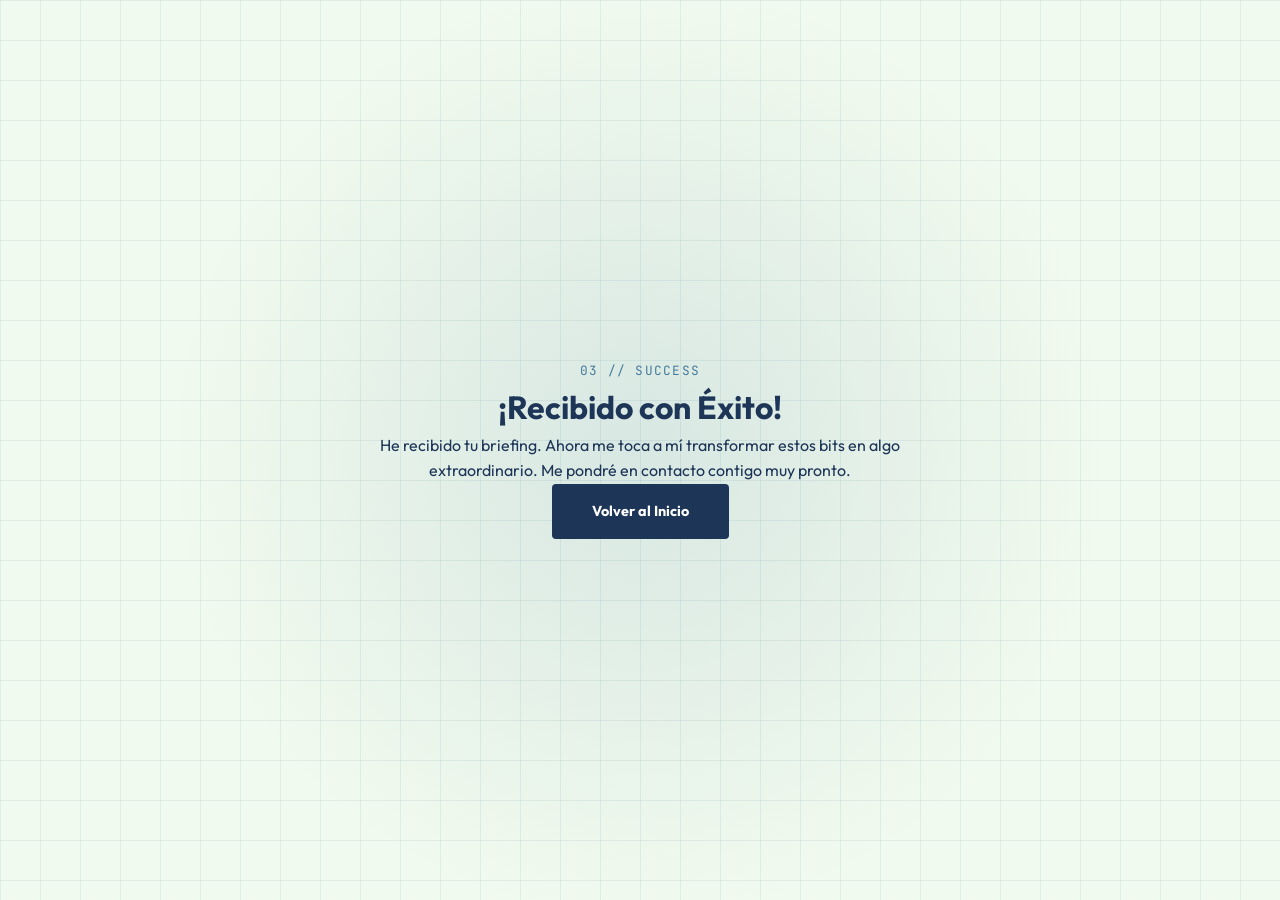
==== gracias.html @ c8c7e8e9 "Add secret project questionnaire section at /proyecto" ====
<!DOCTYPE html>
<html lang="es">

<head>
    <meta charset="UTF-8">
    <meta name="viewport" content="width=device-width, initial-scale=1.0">
    <title>Gracias | bitLayout</title>
    <link rel="preconnect" href="https://fonts.googleapis.com">
    <link rel="preconnect" href="https://fonts.gstatic.com" crossorigin>
    <link
        href="https://fonts.googleapis.com/css2?family=Outfit:wght@300;400;600;800&family=JetBrains+Mono:wght@300;500&display=swap"
        rel="stylesheet">
    <link rel="stylesheet" href="style.css">
    <link rel="icon" href="favicon.svg" type="image/svg+xml">
</head>

<body>
    <div class="grid-overlay"></div>

    <div class="container" style="min-height: 100vh; display: flex; align-items: center; justify-content: center;">
        <div class="project-form-container reveal active" style="text-align: center; max-width: 600px;">
            <header class="project-form-header">
                <p class="mono-text">03 // success</p>
                <h1>¡Recibido con <span class="highlight">Éxito!</span></h1>
                <p class="subtitle">He recibido tu briefing. Ahora me toca a mí transformar estos bits en algo extraordinario. Me pondré en contacto contigo muy pronto.</p>
            </header>

            <a href="index.html" class="btn btn-primary">Volver al Inicio</a>
        </div>
    </div>

    <script src="script.js"></script>
</body>

</html>
---- style.css ----
:root {
    --primary: #1D3557; /* Deep Space Blue */
    --accent-steel: #457B9D; /* Steel Blue */
    --accent-frost: #A8DADC; /* Frosted Blue */
    --accent-red: #E63946; /* Strawberry Red */
    --bg: #F1FAEE; /* Honeydew (Off-white/Pale Green) */
    --bg-alt: #ffffff;
    --text: #1D3557;
    --text-muted: #457B9D;
    --grid-color: rgba(69, 123, 157, 0.1);
    --border: #A8DADC;
    --mono: 'JetBrains Mono', monospace;
    --sans: 'Outfit', sans-serif;
    --transition: all 0.4s cubic-bezier(0.16, 1, 0.3, 1);
    --mouse-x: 50%;
    --mouse-y: 50%;
}


* {
    margin: 0;
    padding: 0;
    box-sizing: border-box;
}

html {
    scroll-behavior: smooth;
}

body {
    background-color: var(--bg);
    color: var(--text);
    font-family: var(--sans);
    line-height: 1.6;
    overflow-x: hidden;
}

.container {
    max-width: 1200px;
    margin: 0 auto;
    padding: 0 2rem;
}

.mono-text {
    font-family: var(--mono);
    text-transform: uppercase;
    font-size: 0.8rem;
    letter-spacing: 0.1em;
    color: var(--accent-steel);
}


/* --- Layout Grid + Spotlight Background --- */
body {
    background-color: var(--bg);
    background-image: 
        radial-gradient(circle at var(--mouse-x) var(--mouse-y), rgba(69, 123, 157, 0.15) 0%, transparent 60%),
        linear-gradient(var(--grid-color) 1px, transparent 1px),
        linear-gradient(90deg, var(--grid-color) 1px, transparent 1px);
    background-size: 100% 100%, 40px 40px, 40px 40px;
    background-attachment: fixed, fixed, fixed;
}

/* --- Global Cursor --- */
html, body, * {
    cursor: url("data:image/svg+xml,%3Csvg xmlns='http://www.w3.org/2000/svg' width='24' height='24' viewBox='0 0 24 24' fill='%23E63946' stroke='white' stroke-width='1'%3E%3Cpath d='M7 2l12 11.2-5.8.8 3.5 6-3 1.7-3.5-6-3.2 4.3z'/%3E%3C/svg%3E"), auto !important;
}

a, button, [role="button"], .project-card, .price-card {
    cursor: url("data:image/svg+xml,%3Csvg xmlns='http://www.w3.org/2000/svg' width='24' height='24' viewBox='0 0 24 24' fill='%23E63946' stroke='white' stroke-width='1'%3E%3Cpath d='M7 2l12 11.2-5.8.8 3.5 6-3 1.7-3.5-6-3.2 4.3z'/%3E%3C/svg%3E"), pointer !important;
}

/* --- Navbar --- */
#navbar {
    position: fixed;
    top: 0;
    width: 100%;
    z-index: 1000;
    padding: 2rem 0;
    transition: var(--transition);
}

#navbar.scrolled {
    padding: 1rem 0;
    background: rgba(255, 255, 255, 0.8);
    backdrop-filter: blur(10px);
    border-bottom: 1px solid var(--border);
}

#navbar .container {
    display: flex;
    justify-content: space-between;
    align-items: center;
}

.logo {
    font-size: 1.5rem;
    font-weight: 800;
    color: var(--primary);
    letter-spacing: -0.05em;
}

.logo span {
    color: var(--accent-red);
}


.nav-links {
    list-style: none;
    display: flex;
    gap: 3rem;
}

.nav-links a {
    text-decoration: none;
    color: var(--text);
    font-weight: 600;
    font-size: 0.9rem;
    transition: var(--transition);
}

.nav-links a:hover {
    color: var(--accent-red);
}

.contact-meta a {
    text-decoration: none;
    transition: var(--transition);
}

.contact-meta a:hover {
    color: var(--accent-red);
}

/* --- Hamburger Menu --- */
.hamburger {
    display: none;
    cursor: pointer;
    background: none;
    border: none;
    padding: 0;
    z-index: 1001; /* Above mobile menu */
}

.hamburger .bar {
    display: block;
    width: 25px;
    height: 3px;
    margin: 5px auto;
    transition: all 0.3s ease-in-out;
    background-color: var(--primary);
    border-radius: 2px;
}


/* --- Hero --- */
#hero {
    min-height: 85vh;
    display: flex;
    align-items: center;
    position: relative;
    padding-top: 60px;
}

.hero-content {
    max-width: 800px;
    z-index: 2;
}

#hero h1 {
    font-size: clamp(3rem, 8vw, 5rem);
    line-height: 1.1;
    margin: 1.5rem 0;
    color: var(--primary);
    letter-spacing: -0.02em;
}

#hero .highlight {
    color: var(--accent-red);
    position: relative;
    background: linear-gradient(90deg, var(--accent-red), #ff7b86, var(--accent-red));
    background-size: 200% auto;
    color: transparent;
    -webkit-background-clip: text;
    background-clip: text;
    animation: shine 3s linear infinite;
}

@keyframes shine {
    to {
        background-position: 200% center;
    }
}


#hero .subtitle {
    font-size: 1.25rem;
    color: var(--text-muted);
    margin-bottom: 3rem;
    max-width: 600px;
}

/* --- Buttons --- */
.btn {
    display: inline-block;
    padding: 1rem 2.5rem;
    border-radius: 4px;
    text-decoration: none;
    font-weight: 700;
    font-size: 0.9rem;
    transition: var(--transition);
    cursor: pointer;
    border: none;
}

.btn-primary {
    background: var(--primary);
    color: white;
}

.btn-primary:hover {
    background: var(--accent-steel);
    transform: translateY(-2px);
    box-shadow: 0 10px 30px rgba(69, 123, 157, 0.2);
}


.btn-secondary {
    background: transparent;
    color: var(--primary);
    margin-left: 1rem;
    text-decoration: underline;
}

.btn-outline {
    background: transparent;
    border: 1px solid var(--border);
    color: var(--text);
}

.btn-outline:hover {
    background: var(--bg-alt);
    border-color: var(--primary);
}

/* --- Sections --- */
section {
    padding: 3rem 0;
}

h2 {
    font-size: 3rem;
    margin-bottom: 2rem;
    color: var(--primary);
}


/* --- Sentido Section --- */
.section-layout {
    display: grid;
    grid-template-columns: 1fr 1fr;
    gap: 6rem;
    align-items: center;
}

.philosophy-grid {
    display: grid;
    grid-template-columns: 1fr 1fr;
    gap: 3rem;
    margin-top: 4rem;
}

.phil-item h3 {
    margin: 1rem 0;
    font-size: 1.5rem;
}

/* --- Code Window Visual --- */
.code-window {
    background: #0f172a;
    border-radius: 8px;
    padding: 1.5rem;
    box-shadow: 20px 20px 60px rgba(0,0,0,0.1);
    position: relative;
}

.window-header {
    display: flex;
    gap: 0.5rem;
    margin-bottom: 1.5rem;
}

.dot {
    width: 10px;
    height: 10px;
    border-radius: 50%;
    background: #475569;
}

.code-window code {
    font-family: var(--mono);
    color: #94a3b8;
    font-size: 0.9rem;
}

.keyword { color: #c678dd; }
.fn { color: #61afef; }
.str { color: #98c379; }

/* --- Soluciones Section --- */
.pricing-grid {
    display: grid;
    grid-template-columns: repeat(2, 1fr);
    gap: 2rem;
    margin-top: 4rem;
}

.price-card {
    background: white;
    border: 1px solid var(--border);
    padding: 3rem;
    display: flex;
    flex-direction: column;
    justify-content: space-between;
    transition: var(--transition);
    position: relative;
    overflow: hidden;
}

.card-badge {
    position: absolute;
    top: 20px;
    right: -35px;
    background: var(--accent-red);
    color: white;
    padding: 5px 40px;
    font-size: 0.65rem;
    font-weight: 800;
    text-transform: uppercase;
    transform: rotate(45deg);
    letter-spacing: 0.1em;
    box-shadow: 0 5px 15px rgba(230, 57, 70, 0.2);
    z-index: 10;
}

.price-card.accent {
    background: #ebf5f7;
    border-color: rgba(168, 218, 220, 0.5);
}

.price-card.accent:hover {
    border-color: var(--accent-frost);
    background: #e1f0f2;
}

.price-card.featured {
    background: var(--primary);
    color: white;
    border-color: var(--primary);
    box-shadow: 0 20px 40px rgba(29, 53, 87, 0.15);
}

.price-card.featured .mono-text { color: var(--accent-frost); }

.price-card.featured h3, 
.price-card.featured .price { color: white; }
.price-card.featured .btn-primary { background: white; color: var(--primary); }

.price-card h3 {
    font-size: 2rem;
    margin: 1rem 0;
}

.price {
    font-size: 2.5rem;
    font-weight: 800;
    margin-bottom: 2rem;
    color: var(--primary);
    position: relative;
    cursor: help;
    display: inline-block;
}

.price span {
    font-size: 0.9rem;
    font-weight: 500;
    color: var(--text-muted);
    vertical-align: middle;
}

.price-card.featured .price span {
    color: var(--accent-frost);
}


.price-card ul {
    list-style: none;
    margin-bottom: 3rem;
}

.price-card li {
    padding: 0.75rem 0;
    border-bottom: 1px solid var(--border);
    font-size: 0.95rem;
    position: relative;
    cursor: help;
}

.price-card.featured li { border-color: rgba(255,255,255,0.1); }

/* --- Proyectos Section --- */
.projects-grid {
    display: flex;
    gap: 1.5rem;
    overflow-x: auto;
    padding: 1rem 0 3rem 0;
    margin-top: 2rem;
    scroll-snap-type: x mandatory;
    scrollbar-width: none; /* Hide for cleaner look, use indicator instead */
    -ms-overflow-style: none;
    -webkit-overflow-scrolling: touch;
    /* Gentler mask to show there is more content */
    mask-image: linear-gradient(to right, black 80%, transparent 100%);
    -webkit-mask-image: linear-gradient(to right, black 80%, transparent 100%);
}

.projects-grid::-webkit-scrollbar {
    display: none;
}

.projects-grid::-webkit-scrollbar-track {
    background: rgba(29, 53, 87, 0.05);
    border-radius: 10px;
}

.projects-grid::-webkit-scrollbar-thumb {
    background-color: var(--primary);
    border-radius: 10px;
}

.project-card {
    flex: 0 0 85%; /* Peek next card */
    scroll-snap-align: center;
    display: block;
    text-decoration: none;
    color: inherit;
    background: linear-gradient(135deg, var(--bg-alt) 0%, #f8fafc 100%);
    border: 1px solid rgba(168, 218, 220, 0.4);
    border-radius: 20px;
    overflow: hidden;
    transition: var(--transition);
    position: relative;
}

@media (min-width: 768px) {
    .projects-grid {
        gap: 2.5rem;
        mask-image: none;
        -webkit-mask-image: none;
    }
    .project-card {
        flex: 0 0 calc(50% - 1.25rem);
        scroll-snap-align: start;
    }
}

@media (min-width: 1024px) {
    .project-card {
        flex: 0 0 calc(33.333% - 1.666rem);
    }
}

/* --- Scroll Hint Indicator --- */
.scroll-indicator {
    display: flex;
    align-items: center;
    gap: 1rem;
    margin-top: -1rem;
    color: var(--text-muted);
}

.scroll-line {
    height: 2px;
    background: var(--border);
    flex-grow: 1;
    position: relative;
    border-radius: 2px;
}

.scroll-line::after {
    content: '';
    position: absolute;
    left: 0;
    top: 0;
    height: 100%;
    width: 30%;
    background: var(--primary);
    border-radius: 2px;
    animation: slideHint 3s infinite ease-in-out;
}

@keyframes slideHint {
    0% { left: 0; }
    50% { left: 70%; }
    100% { left: 0; }
}

.scroll-indicator span {
    font-size: 0.75rem;
    font-family: var(--mono);
    text-transform: uppercase;
    letter-spacing: 0.1em;
}

@media (min-width: 768px) {
    .scroll-indicator { display: none; }
}

.project-card:hover {
    border-color: var(--primary);
    transform: translateY(-5px);
    box-shadow: 0 25px 50px -12px rgba(29, 53, 87, 0.15);
}

.project-image {
    padding: 3rem 2.5rem;
    background: transparent;
    position: relative;
    display: flex;
    flex-direction: column;
    justify-content: flex-end;
    min-height: 400px;
    height: 100%;
}

.project-overlay {
    position: absolute;
    top: 2rem;
    right: 2.5rem;
    font-size: 0.70rem;
    font-weight: 800;
    background: var(--primary);
    color: white;
    padding: 0.5rem 1.2rem;
    border-radius: 30px;
    text-transform: uppercase;
    letter-spacing: 0.1em;
    transition: var(--transition);
    box-shadow: 0 4px 15px rgba(29, 53, 87, 0.3);
}

.project-card:hover .project-overlay {
    background: var(--accent-red);
    transform: scale(1.05);
    box-shadow: 0 6px 20px rgba(230, 57, 70, 0.4);
}

.mockup-content {
    background: white;
    padding: 2rem;
    border-radius: 16px;
    box-shadow: 0 10px 30px rgba(0,0,0,0.05);
    transform: translateY(15px);
    transition: all 0.5s cubic-bezier(0.16, 1, 0.3, 1);
    border: 1px solid rgba(168, 218, 220, 0.3);
}

.project-card:hover .mockup-content {
    transform: translateY(0);
    box-shadow: 0 15px 40px rgba(29, 53, 87, 0.1);
}

.mockup-content .mono-text {
    color: var(--accent-red);
    font-weight: 600;
}

.mockup-content h4 {
    font-size: 1.8rem;
    margin: 0.8rem 0;
    color: var(--primary);
    letter-spacing: -0.02em;
    line-height: 1.2;
}

.mockup-content p {
    color: var(--text-muted);
    font-size: 0.95rem;
    line-height: 1.5;
    margin-bottom: 0;
}

/* --- Tooltip System --- */
[data-tooltip] {
    position: relative;
}

[data-tooltip]::after {
    content: attr(data-tooltip);
    position: absolute;
    bottom: 100%;
    left: 50%;
    transform: translateX(-50%) translateY(10px);
    width: 240px;
    background: var(--primary);
    color: white;
    padding: 0.8rem 1rem;
    font-size: 0.75rem;
    line-height: 1.4;
    border-radius: 6px;
    opacity: 0;
    visibility: hidden;
    transition: all 0.3s cubic-bezier(0.16, 1, 0.3, 1);
    z-index: 100;
    box-shadow: 0 10px 25px rgba(0,0,0,0.2);
    pointer-events: none;
    margin-bottom: 12px;
    text-align: center;
    border: 1px solid rgba(255,255,255,0.1);
}

/* Tooltip Arrow */
[data-tooltip]::before {
    content: '';
    position: absolute;
    bottom: 100%;
    left: 50%;
    transform: translateX(-50%) translateY(10px);
    border: 6px solid transparent;
    border-top-color: var(--primary);
    opacity: 0;
    visibility: hidden;
    transition: all 0.3s cubic-bezier(0.16, 1, 0.3, 1);
    z-index: 101;
    margin-bottom: 0px;
}

[data-tooltip]:hover::after,
[data-tooltip]:hover::before {
    opacity: 1;
    visibility: visible;
    transform: translateX(-50%) translateY(0);
}

/* Tooltip style for elements inside featured card */
.featured [data-tooltip]::after {
    background: white;
    color: var(--primary);
    border: none;
}
.featured [data-tooltip]::before {
    border-top-color: white;
}

/* --- FAQ Section --- */
.faq-accordion {
    margin-top: 4rem;
}

.faq-item {
    background: #ffffff;
    border: 1px solid rgba(29, 53, 87, 0.08);
    margin-bottom: 1.2rem;
    border-radius: 12px;
    transition: all 0.3s cubic-bezier(0.4, 0, 0.2, 1);
    box-shadow: 0 4px 6px -1px rgba(29, 53, 87, 0.02);
}

.faq-item:hover {
    border-color: var(--accent-frost);
    transform: translateY(-2px);
    box-shadow: 0 12px 24px -8px rgba(29, 53, 87, 0.08);
}

.faq-question {
    padding: 1.5rem 2rem;
    display: flex;
    justify-content: space-between;
    align-items: center;
    cursor: pointer;
    user-select: none;
}

.faq-question h3 {
    font-size: 1.1rem;
    font-weight: 600;
    margin: 0;
    color: var(--primary);
    transition: color 0.3s ease;
}

.faq-item:hover .faq-question h3 {
    color: var(--accent-red);
}

.faq-icon {
    width: 24px;
    height: 24px;
    position: relative;
    flex-shrink: 0;
}

.faq-icon::before,
.faq-icon::after {
    content: '';
    position: absolute;
    background: var(--primary);
    top: 50%;
    left: 50%;
    transform: translate(-50%, -50%);
    transition: all 0.3s ease;
}

/* Horizontal line */
.faq-icon::before {
    width: 14px;
    height: 2px;
}

/* Vertical line */
.faq-icon::after {
    width: 2px;
    height: 14px;
}

/* When active, hide vertical line and rotate */
.faq-item.faq-open .faq-icon::after {
    transform: translate(-50%, -50%) rotate(90deg);
    opacity: 0;
}

.faq-item.faq-open .faq-icon::before {
    background: var(--accent-red);
}

.faq-answer {
    max-height: 0;
    overflow: hidden;
    transition: max-height 0.4s cubic-bezier(0.4, 0, 0.2, 1);
    background: transparent;
}

.faq-item.faq-open .faq-answer {
    max-height: 600px; /* Large enough for content */
}

.faq-answer-inner {
    padding: 0 2rem 2rem;
}

.faq-answer-inner p {
    color: var(--text-muted);
    font-size: 0.95rem;
    line-height: 1.6;
    margin-bottom: 1rem;
}

.faq-answer-inner ul {
    list-style: none;
    padding-left: 0;
}

.faq-answer-inner li {
    position: relative;
    padding-left: 1.5rem;
    margin-bottom: 0.5rem;
    font-size: 0.95rem;
    color: var(--text-muted);
}

.faq-answer-inner li::before {
    content: '→';
    position: absolute;
    left: 0;
    color: var(--accent-red);
    font-weight: bold;
}

@media (max-width: 768px) {
    .faq-question {
        padding: 1.2rem 1.5rem;
    }
    .faq-answer-inner {
        padding: 0 1.5rem 1.5rem;
    }
}



/* --- Contacto --- */
.contact-layout {
    display: grid;
    grid-template-columns: 1fr 1fr;
    gap: 4rem;
}

.form-group {
    margin-bottom: 1.5rem;
}

label {
    display: block;
    margin-bottom: 0.5rem;
    font-weight: 600;
    font-size: 0.9rem;
}

input, textarea {
    width: 100%;
    padding: 1rem;
    border: 1px solid var(--border);
    background: var(--bg-alt);
    border-radius: 4px;
    font-family: inherit;
    transition: var(--transition);
}

input:focus, textarea:focus {
    outline: none;
    border-color: var(--accent-steel);
    background: white;
}


/* --- Footer --- */
footer {
    padding: 3rem 0;
    border-top: 1px solid var(--border);
}

/* --- WhatsApp Float --- */
.whatsapp-float {
    position: fixed;
    bottom: 30px;
    right: 30px;
    background-color: #25d366;
    color: white;
    width: 60px;
    height: 60px;
    border-radius: 50%;
    display: flex;
    align-items: center;
    justify-content: center;
    box-shadow: 0 4px 20px rgba(0,0,0,0.15);
    z-index: 1000;
    transition: var(--transition);
}

.whatsapp-float:hover {
    transform: scale(1.1);
    box-shadow: 0 6px 30px rgba(37, 211, 102, 0.4);
}


.footer-content {
    display: flex;
    justify-content: space-between;
    align-items: center;
}

/* --- Animations & 3D Reveal --- */
.reveal {
    opacity: 0;
    transform: translateY(40px) scale(0.95) rotateX(-5deg);
    transition: all 1s cubic-bezier(0.16, 1, 0.3, 1);
    transform-origin: top;
}

.reveal.active {
    opacity: 1;
    transform: translateY(0) scale(1) rotateX(0deg);
}

/* --- Cookie Banner --- */
.cookie-banner {
    position: fixed;
    bottom: 2rem;
    left: 2rem;
    right: 2rem;
    background: rgba(29, 53, 87, 0.9);
    backdrop-filter: blur(10px);
    border: 1px solid rgba(255, 255, 255, 0.1);
    border-radius: 12px;
    padding: 1.5rem 0;
    z-index: 2000;
    color: white;
    display: none; /* Hidden by default, shown by JS */
}

.cookie-banner.visible {
    display: block;
    animation: slideUp 0.5s cubic-bezier(0.16, 1, 0.3, 1);
}

.cookie-content {
    display: flex;
    justify-content: space-between;
    align-items: center;
    gap: 2rem;
}

.cookie-content p {
    font-size: 0.9rem;
    margin: 0;
}

.cookie-content .btn {
    padding: 0.6rem 1.5rem;
    white-space: nowrap;
}

@keyframes slideUp {
    from { opacity: 0; transform: translateY(20px); }
    to { opacity: 1; transform: translateY(0); }
}

@media (max-width: 900px) {
    /* Mobile Navigation */
    .hamburger {
        display: block;
    }

    /* Mobile Footer */
    .footer-content {
        flex-direction: column;
        text-align: center;
        gap: 1.5rem;
    }

    footer {
        padding-bottom: 6rem; /* Extra space for whatsapp/cookies */
    }

    .nav-links {
        position: fixed;
        left: -100%;
        top: 0;
        gap: 0;
        flex-direction: column;
        background-color: rgba(255, 255, 255, 0.95);
        backdrop-filter: blur(15px);
        width: 100%;
        height: 100vh;
        text-align: center;
        transition: 0.4s;
        box-shadow: 0 10px 30px rgba(0, 0, 0, 0.1);
        justify-content: center;
        align-items: center;
        z-index: 100;
        padding-top: 60px; /* Space for navbar */
    }

    .nav-links.nav-active {
        left: 0;
    }

    .nav-links li {
        margin: 1.5rem 0;
    }

    .nav-links a {
        font-size: 1.5rem;
    }

    /* Hamburger Animation */
    .hamburger.toggle .bar:nth-child(1) {
        transform: translateY(8px) rotate(45deg);
        background-color: var(--accent-red);
    }
    .hamburger.toggle .bar:nth-child(2) {
        opacity: 0;
    }
    .hamburger.toggle .bar:nth-child(3) {
        transform: translateY(-8px) rotate(-45deg);
        background-color: var(--accent-red);
    }

    .section-layout, .pricing-grid, .contact-layout, .philosophy-grid {
        grid-template-columns: 1fr;
    }
    
    .section-layout { gap: 3rem; }
    #hero h1 { font-size: 3.5rem; }
    
    .price-card {
        padding: 2rem;
    }
    
    /* On small mobile, adjust tooltip positioning to avoid screen overflow */
    @media (max-width: 480px) {
        .price-card li::after {
            width: 180px;
            font-size: 0.7rem;
        }

        .cookie-content {
            flex-direction: column;
            text-align: center;
            gap: 1rem;
        }

        .footer-content p {
            font-size: 0.75rem;
            line-height: 1.4;
        }
    }
}

/* --- Disable animations on Mobile/Tablet for Projects --- */
@media (max-width: 1024px) {
    #proyectos .reveal {
        opacity: 1 !important;
        transform: none !important;
        transition: none !important;
    }

    .project-card, 
    .project-card:hover,
    .mockup-content,
    .project-card:hover .mockup-content,
    .project-overlay,
    .project-card:hover .project-overlay {
        transform: none !important;
        transition: none !important;
    }

    .mockup-content {
        transform: none !important;
        box-shadow: 0 10px 30px rgba(0,0,0,0.05) !important;
    }

    /* Remove the scroll hint for a cleaner look */
    .scroll-indicator {
        display: none !important;
    }
    
    .projects-grid {
        mask-image: none !important;
        -webkit-mask-image: none !important;
    }
}
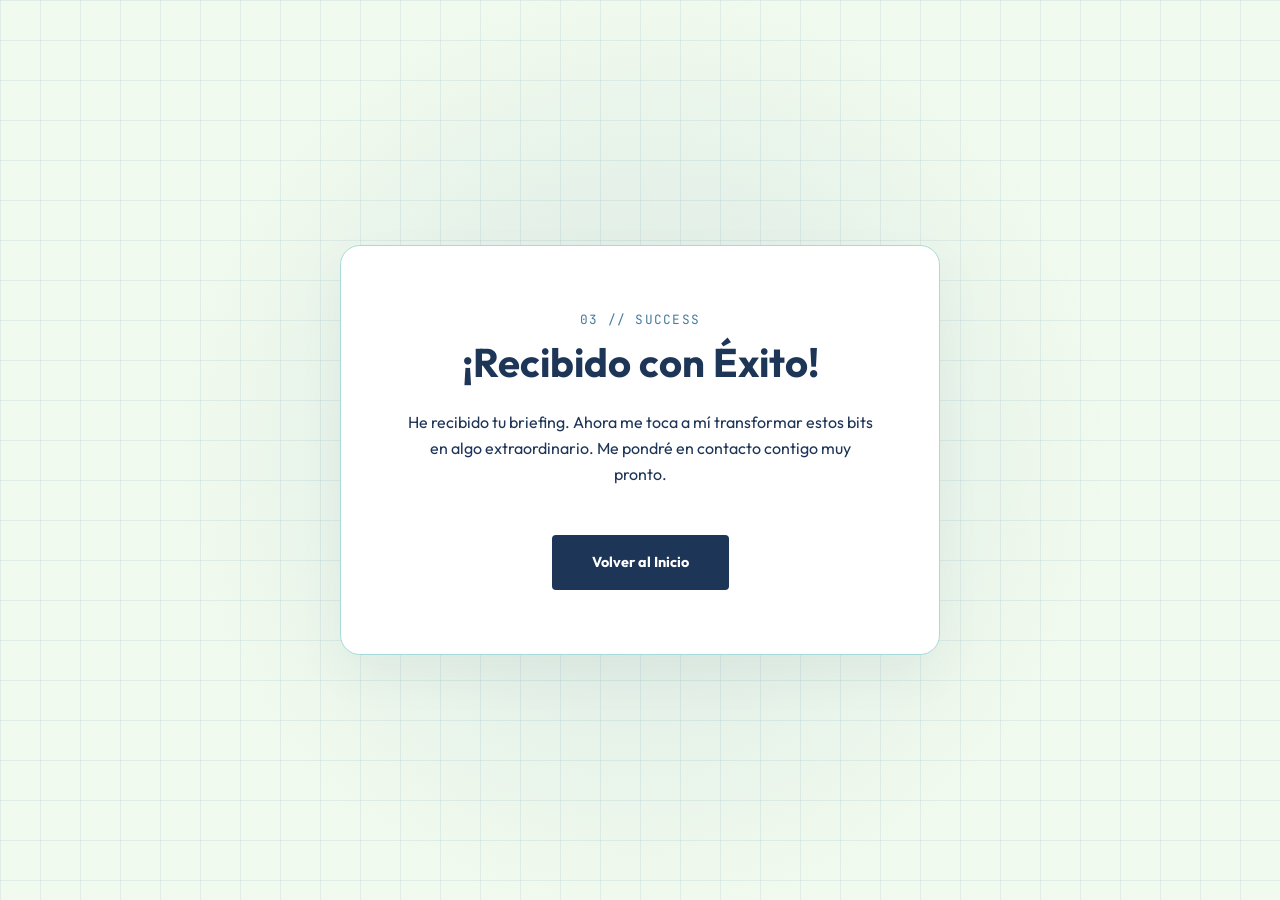
==== commit f6cecbba: "Enable clean URLs via .htaccess and update internal links" ====
--- a/gracias.html
+++ b/gracias.html
@@ -25,7 +25,7 @@
                 <p class="subtitle">He recibido tu briefing. Ahora me toca a mí transformar estos bits en algo extraordinario. Me pondré en contacto contigo muy pronto.</p>
             </header>
 
-            <a href="index.html" class="btn btn-primary">Volver al Inicio</a>
+            <a href="/" class="btn btn-primary">Volver al Inicio</a>
         </div>
     </div>
 
--- a/style.css
+++ b/style.css
@@ -1034,9 +1034,92 @@
         display: none !important;
     }
     
+
     .projects-grid {
         mask-image: none !important;
         -webkit-mask-image: none !important;
     }
 }
 
+/* --- Proyecto Form Specific --- */
+.project-form-container {
+    max-width: 800px;
+    margin: 6rem auto;
+    background: white;
+    padding: 4rem;
+    border-radius: 20px;
+    border: 1px solid var(--border);
+    box-shadow: 0 20px 50px rgba(29, 53, 87, 0.05);
+}
+
+.project-form-header {
+    margin-bottom: 3rem;
+    text-align: center;
+}
+
+.project-form-header h1 {
+    font-size: 2.5rem;
+    color: var(--primary);
+    margin-bottom: 1rem;
+}
+
+.file-input-wrapper {
+    position: relative;
+    margin-bottom: 1rem;
+}
+
+.file-input-wrapper input[type='file'] {
+    position: absolute;
+    left: 0;
+    top: 0;
+    opacity: 0;
+    width: 100%;
+    height: 100%;
+    cursor: pointer;
+}
+
+.file-custom-btn {
+    display: flex;
+    align-items: center;
+    gap: 1rem;
+    padding: 1.5rem;
+    border: 2px dashed var(--border);
+    border-radius: 8px;
+    color: var(--text-muted);
+    transition: var(--transition);
+    justify-content: center;
+    text-align: center;
+}
+
+.file-input-wrapper:hover .file-custom-btn {
+    border-color: var(--accent-steel);
+    background: rgba(168, 218, 220, 0.1);
+}
+
+.back-link {
+    display: inline-flex;
+    align-items: center;
+    gap: 0.5rem;
+    text-decoration: none;
+    color: var(--accent-steel);
+    font-weight: 600;
+    margin-bottom: 2rem;
+    transition: var(--transition);
+}
+
+.back-link:hover {
+    color: var(--accent-red);
+    transform: translateX(-5px);
+}
+
+@media (max-width: 768px) {
+    .project-form-container {
+        padding: 2rem;
+        margin: 3rem 1rem;
+    }
+
+    .project-form-header h1 {
+        font-size: 2rem;
+    }
+}
+
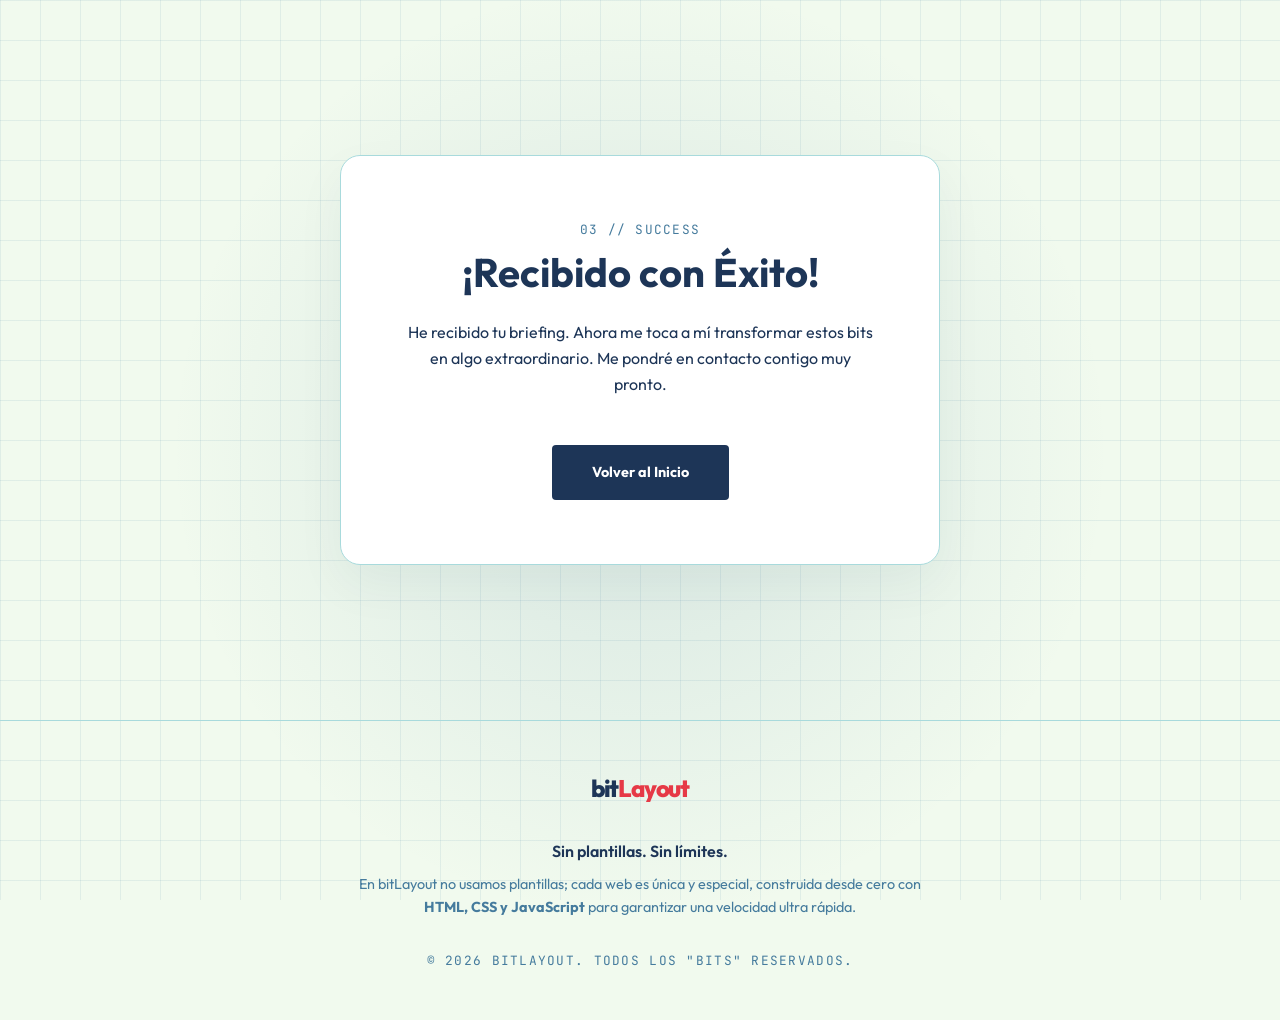
==== commit d852a8a1: "Enhance questionnaire structure and update footer brand messaging" ====
--- a/gracias.html
+++ b/gracias.html
@@ -17,7 +17,7 @@
 <body>
     <div class="grid-overlay"></div>
 
-    <div class="container" style="min-height: 100vh; display: flex; align-items: center; justify-content: center;">
+    <div class="container" style="min-height: 80vh; display: flex; align-items: center; justify-content: center;">
         <div class="project-form-container reveal active" style="text-align: center; max-width: 600px;">
             <header class="project-form-header">
                 <p class="mono-text">03 // success</p>
@@ -29,6 +29,19 @@
         </div>
     </div>
 
+    <footer>
+        <div class="container">
+            <div class="footer-content" style="flex-direction: column; text-align: center; gap: 2rem;">
+                <div class="logo">bit<span>Layout</span></div>
+                <div class="footer-note" style="max-width: 600px; margin: 0 auto;">
+                    <p style="font-weight: 600; color: var(--primary); margin-bottom: 0.5rem;">Sin plantillas. Sin límites.</p>
+                    <p style="font-size: 0.9rem; color: var(--text-muted);">En bitLayout no usamos plantillas; cada web es única y especial, construida desde cero con <strong>HTML, CSS y JavaScript</strong> para garantizar una velocidad ultra rápida.</p>
+                </div>
+                <p class="mono-text">&copy; 2026 bitLayout. Todos los "bits" reservados.</p>
+            </div>
+        </div>
+    </footer>
+
     <script src="script.js"></script>
 </body>
 
